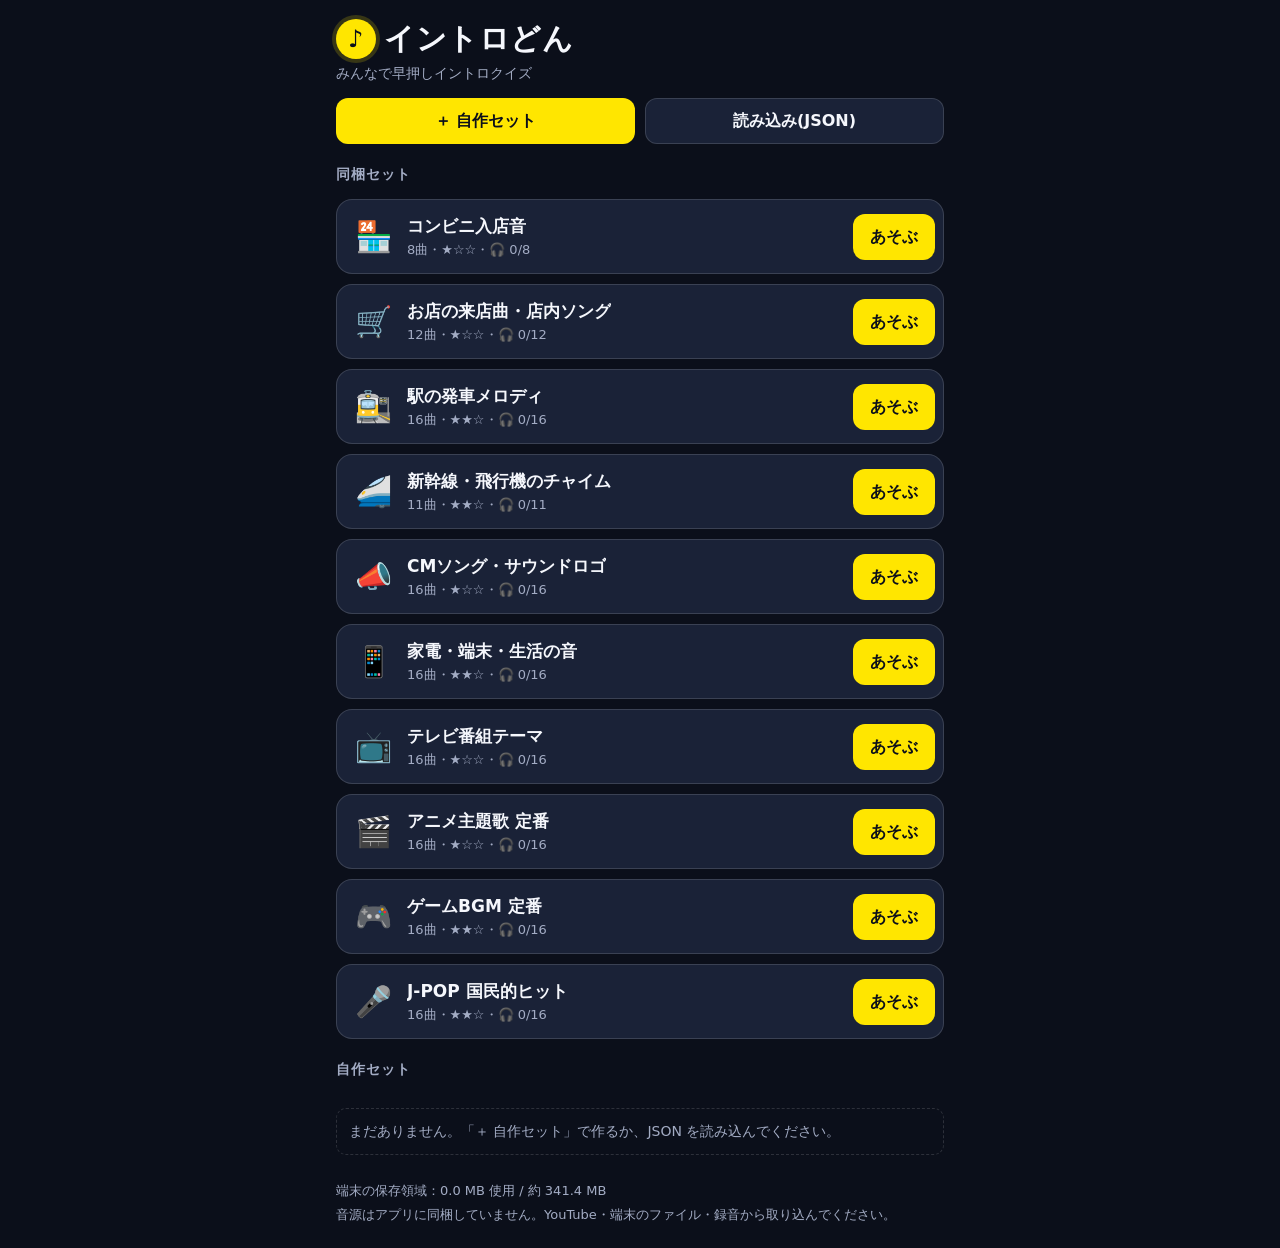
==== intro-don/index.html @ 95f99f62 "イントロどん: 画面・PWA殻（index.html, styles, app.js, SW, manifest, アイコン）を追加 ホーム／セット編集／ゲーム設定／プレイ（司会・早押し）／結果の各画" ====
<!doctype html>
<html lang="ja">
<head>
  <meta charset="utf-8">
  <meta name="viewport" content="width=device-width, initial-scale=1, viewport-fit=cover">
  <meta name="theme-color" content="#0b0f1a">
  <meta name="color-scheme" content="dark">
  <meta name="apple-mobile-web-app-capable" content="yes">
  <meta name="mobile-web-app-capable" content="yes">
  <meta name="apple-mobile-web-app-status-bar-style" content="black-translucent">
  <meta name="apple-mobile-web-app-title" content="イントロどん">
  <meta name="format-detection" content="telephone=no">
  <meta name="description" content="スマホ1台でみんなで遊べる早押しイントロクイズ。YouTube・端末の音源・その場録音に対応。">
  <title>イントロどん｜みんなで早押しイントロクイズ</title>
  <link rel="apple-touch-icon" href="assets/icon-512.png">
  <link rel="icon" href="assets/icon.svg" type="image/svg+xml">
  <link rel="manifest" href="manifest.webmanifest">
  <link rel="stylesheet" href="styles.css">
  <script type="module" src="app.js"></script>
</head>
<body>
<div id="app">

  <!-- ===== 1. ホーム ===== -->
  <section class="screen" data-screen="home" hidden>
    <header class="app-bar app-bar-home">
      <h1 class="brand"><span class="brand-mark" aria-hidden="true">♪</span>イントロどん</h1>
      <p class="tagline">みんなで早押しイントロクイズ</p>
    </header>
    <div id="offline-banner" class="banner banner-offline" hidden>圏外：YouTube 音源は再生できません。端末音源・録音は OK</div>
    <div class="home-actions">
      <button id="btn-new-set" class="btn btn-primary" type="button">＋ 自作セット</button>
      <button id="btn-import" class="btn" type="button">読み込み(JSON)</button>
    </div>
    <h2 class="section-title">同梱セット</h2>
    <div id="builtin-list" class="set-list" aria-live="polite"></div>
    <p id="builtin-empty" class="empty" hidden>同梱セットを読み込めませんでした。</p>
    <h2 class="section-title">自作セット</h2>
    <div id="user-list" class="set-list"></div>
    <p id="user-empty" class="empty" hidden>まだありません。「＋ 自作セット」で作るか、JSON を読み込んでください。</p>
    <footer class="home-foot">
      <p id="storage-usage" class="muted small"></p>
      <p class="muted small">音源はアプリに同梱していません。YouTube・端末のファイル・録音から取り込んでください。</p>
    </footer>
  </section>

  <!-- ===== 2. セット詳細／編集 ===== -->
  <section class="screen" data-screen="set" hidden>
    <header class="app-bar app-bar-nav">
      <button class="btn-icon" type="button" data-nav="home" aria-label="ホームへ戻る">‹</button>
      <h1 id="set-heading" class="app-bar-title">セット</h1>
      <span id="set-kind-badge" class="kind-badge"></span>
    </header>

    <div id="set-readonly" class="set-head" hidden>
      <div class="set-head-row">
        <span id="set-view-emoji" class="set-emoji-lg" aria-hidden="true"></span>
        <div class="grow">
          <h2 id="set-view-title" class="set-view-title"></h2>
          <p id="set-view-meta" class="muted small"></p>
        </div>
      </div>
      <p id="set-view-desc" class="muted"></p>
      <p id="set-view-credits" class="muted small"></p>
      <button id="btn-clone" class="btn" type="button">複製して編集</button>
    </div>

    <form id="set-form" class="set-head set-form" hidden autocomplete="off">
      <div class="field-row">
        <label class="field field-emoji">絵文字<input id="set-emoji" maxlength="2" inputmode="text" placeholder="🎵"></label>
        <label class="field grow">タイトル<input id="set-title" maxlength="40" required placeholder="セット名"></label>
      </div>
      <label class="field">説明<input id="set-desc" maxlength="200" placeholder="どんな曲が出るか（任意）"></label>
      <div class="field-row">
        <label class="field">初回の秒数<input id="set-play-seconds" type="number" min="0.5" max="30" step="0.5" inputmode="decimal"></label>
        <label class="field">延長の秒数<input id="set-extend-seconds" type="number" min="0.5" max="30" step="0.5" inputmode="decimal"></label>
        <label class="field">難易度
          <select id="set-difficulty">
            <option value="1">★☆☆</option>
            <option value="2">★★☆</option>
            <option value="3">★★★</option>
          </select>
        </label>
      </div>
      <p id="set-form-status" class="muted small" aria-live="polite"></p>
    </form>

    <div class="set-toolbar">
      <button id="btn-play-set" class="btn btn-primary" type="button">このセットであそぶ</button>
      <button id="btn-add-question" class="btn" type="button">＋ 問題を追加</button>
      <button id="btn-export" class="btn" type="button">書き出し(JSON)</button>
      <button id="btn-delete-set" class="btn btn-danger" type="button">セットを削除</button>
    </div>

    <ol id="q-list" class="q-list"></ol>
    <p id="q-empty" class="empty" hidden>問題がありません。「＋ 問題を追加」から作ってください。</p>
  </section>

  <!-- ===== 3. ゲーム設定 ===== -->
  <section class="screen" data-screen="setup" hidden>
    <header class="app-bar app-bar-nav">
      <button class="btn-icon" type="button" data-nav="back" aria-label="戻る">‹</button>
      <h1 class="app-bar-title">ゲーム設定</h1>
    </header>
    <p id="setup-set-name" class="setup-set"></p>

    <div class="segment" role="radiogroup" aria-label="モード" id="mode-seg">
      <button type="button" class="seg-btn" role="radio" data-mode="host" aria-checked="true">🎤 司会モード</button>
      <button type="button" class="seg-btn" role="radio" data-mode="buzzer" aria-checked="false">✋ 早押しモード</button>
    </div>
    <p id="mode-desc" class="muted small"></p>

    <div class="field-row field-row-center">
      <span class="field-label">人数</span>
      <div class="stepper">
        <button type="button" id="players-minus" aria-label="人数を減らす">−</button>
        <output id="players-count">2</output>
        <button type="button" id="players-plus" aria-label="人数を増やす">＋</button>
      </div>
    </div>
    <div id="players-list" class="players-list"></div>

    <details class="adv" open>
      <summary>秒数・得点・出題</summary>
      <div class="field-row">
        <label class="field">初回の秒数<input id="setup-play-seconds" type="number" min="0.5" max="30" step="0.5" inputmode="decimal"></label>
        <label class="field">延長の秒数<input id="setup-extend-seconds" type="number" min="0.5" max="30" step="0.5" inputmode="decimal"></label>
      </div>
      <div class="field-row">
        <label class="field">1回目の得点<input id="setup-points-1" type="number" min="0" max="99" step="1" inputmode="numeric"></label>
        <label class="field">2回目<input id="setup-points-2" type="number" min="0" max="99" step="1" inputmode="numeric"></label>
        <label class="field">3回目以降<input id="setup-points-3" type="number" min="0" max="99" step="1" inputmode="numeric"></label>
      </div>
      <div class="field-row">
        <label class="field">誤答
          <select id="setup-penalty">
            <option value="0">0点（解答権を失う）</option>
            <option value="-1">−1点</option>
          </select>
        </label>
        <label class="field">出題数<input id="setup-limit" type="number" min="1" max="200" step="1" inputmode="numeric" placeholder="全問"></label>
      </div>
      <label class="check"><input type="checkbox" id="setup-shuffle" checked>出題順をシャッフル</label>
    </details>

    <button id="btn-start" class="btn btn-primary btn-xl" type="button">スタート</button>
  </section>

  <!-- ===== 4. プレイ ===== -->
  <section class="screen screen-play" data-screen="play" data-mode="host" hidden>
    <header class="play-bar">
      <button class="btn-icon" type="button" id="btn-quit" aria-label="ゲームをやめる">×</button>
      <span id="play-counter" class="play-counter">1 / 10</span>
      <span id="play-mode-badge" class="kind-badge"></span>
    </header>
    <div id="play-scores" class="scores" aria-label="得点"></div>

    <div class="play-body">
      <!-- YouTube の iframe はここに mount。問題中は不透明オーバーレイで覆う（display:none は使わない） -->
      <div class="yt-box" id="yt-box">
        <div id="yt-mount" class="yt-mount"></div>
        <div id="yt-overlay" class="yt-overlay">
          <span class="yt-q" aria-hidden="true">？</span>
          <span id="yt-overlay-text" class="yt-overlay-text">タップで再生</span>
        </div>
      </div>

      <!-- 司会モード -->
      <div id="host-stage" class="stage">
        <div class="don-wrap">
          <button id="don-button" class="don" type="button">
            <svg class="don-ring" viewBox="0 0 100 100" aria-hidden="true">
              <circle class="ring-bg" cx="50" cy="50" r="46"></circle>
              <circle id="don-ring-fg" class="ring-fg" cx="50" cy="50" r="46"></circle>
            </svg>
            <span class="don-label">どん！</span>
            <span id="don-sub" class="don-sub"></span>
          </button>
        </div>
        <div id="no-source-panel" class="no-source" hidden>
          <p class="no-source-title">別アプリで再生してください</p>
          <p class="muted small">この問題には音源が設定されていません。司会が自分の音楽アプリで流してください。</p>
          <div class="search-links">
            <a id="ns-yt-link" class="btn btn-link" target="_blank" rel="noopener">YouTubeで探す</a>
            <a id="ns-am-link" class="btn btn-link" target="_blank" rel="noopener">Apple Musicで探す</a>
          </div>
        </div>
        <div class="play-status">
          <span id="play-count-label">再生 0 回</span>
          <span id="play-points-label"></span>
        </div>
        <ul id="hint-area" class="hints"></ul>
        <div class="play-controls">
          <button id="btn-hint" class="btn" type="button">ヒント</button>
          <button id="btn-stop" class="btn btn-stop" type="button">ストップ</button>
          <button id="btn-reveal" class="btn" type="button">答えを見る</button>
        </div>
      </div>

      <!-- 司会モード：停止後の正解者選択 -->
      <div id="judge-panel" class="judge" hidden>
        <h2 class="judge-title">正解者をタップ</h2>
        <div id="judge-players" class="judge-players"></div>
        <label class="check"><input type="checkbox" id="judge-wrong-mode">誤答として記録する（×モード）</label>
        <div class="judge-tools">
          <button id="btn-judge-cancel" class="btn" type="button">戻る</button>
          <button id="btn-judge-reveal" class="btn" type="button">答えを見る</button>
        </div>
      </div>

      <!-- 早押しモード：人数分の巨大パネル + 中央ハブ -->
      <div id="buzz-stage" class="buzz-stage" hidden>
        <div id="buzz-grid" class="buzz-grid"></div>
        <div id="buzz-hub" class="buzz-hub">
          <button id="buzz-don" class="don don-mini" type="button">
            <svg class="don-ring" viewBox="0 0 100 100" aria-hidden="true">
              <circle class="ring-bg" cx="50" cy="50" r="46"></circle>
              <circle id="buzz-ring-fg" class="ring-fg" cx="50" cy="50" r="46"></circle>
            </svg>
            <span class="don-label">どん！</span>
            <span id="buzz-don-sub" class="don-sub"></span>
          </button>
          <p id="buzz-status" class="buzz-status"></p>
          <div id="buzz-judge" class="buzz-judge" hidden>
            <button id="buzz-correct" class="btn btn-ok" type="button">○ 正解</button>
            <button id="buzz-wrong" class="btn btn-ng" type="button">× 不正解</button>
          </div>
          <div class="buzz-hub-row">
            <button id="buzz-hint" class="btn btn-sm" type="button">ヒント</button>
            <button id="buzz-reveal" class="btn btn-sm" type="button">答え</button>
          </div>
          <ul id="buzz-hints" class="hints hints-sm"></ul>
          <div id="buzz-no-source" class="no-source no-source-sm" hidden>
            <p class="no-source-title">別アプリで再生</p>
            <div class="search-links">
              <a id="bz-yt-link" class="btn btn-link btn-sm" target="_blank" rel="noopener">YouTube</a>
              <a id="bz-am-link" class="btn btn-link btn-sm" target="_blank" rel="noopener">Apple Music</a>
            </div>
          </div>
        </div>
      </div>

      <!-- 正解表示 -->
      <div id="reveal-panel" class="reveal" hidden>
        <p class="reveal-label">正解</p>
        <h2 id="reveal-answer" class="reveal-answer"></h2>
        <p id="reveal-subtitle" class="reveal-subtitle"></p>
        <p id="reveal-winner" class="reveal-winner"></p>
        <img id="reveal-thumb" class="reveal-thumb" alt="" hidden>
        <p id="reveal-trivia" class="trivia"></p>
        <p id="reveal-aliases" class="muted small"></p>
        <button id="btn-next" class="btn btn-primary btn-xl" type="button">次の問題</button>
      </div>
    </div>
  </section>

  <!-- ===== 5. 結果 ===== -->
  <section class="screen" data-screen="result" hidden>
    <header class="app-bar">
      <h1 class="app-bar-title">結果発表</h1>
    </header>
    <p id="result-set" class="muted"></p>
    <ol id="ranking" class="ranking"></ol>
    <pre id="summary-text" class="summary"></pre>
    <div class="result-actions">
      <button id="btn-share" class="btn" type="button">共有</button>
      <button id="btn-again" class="btn btn-primary" type="button">もう一回</button>
      <button id="btn-home" class="btn" type="button">ホームへ</button>
    </div>
  </section>

</div>

<!-- ===== 問題編集モーダル ===== -->
<dialog id="dlg-question" class="dialog">
  <form id="q-form" class="dialog-body" autocomplete="off">
    <header class="dialog-head">
      <h2 id="q-dialog-title">問題を編集</h2>
      <button type="button" class="btn-icon" data-close aria-label="閉じる">×</button>
    </header>
    <label class="field">答え（必須）<input id="q-answer" maxlength="80" required placeholder="曲名・作品名など"></label>
    <label class="field">別解（カンマ区切り）<input id="q-aliases" placeholder="略称・別表記など"></label>
    <label class="field">補足（正解時に表示）<input id="q-subtitle" maxlength="120" placeholder="アーティスト名・作曲者など"></label>
    <label class="field">ヒント（1行に1つ・最大5）<textarea id="q-hints" rows="3"></textarea></label>
    <label class="field">豆知識<textarea id="q-trivia" rows="2" maxlength="300"></textarea></label>
    <label class="field">検索語（音源を探すとき用）<input id="q-search" placeholder="空欄なら答えで検索"></label>

    <fieldset class="source-box">
      <legend>音源</legend>
      <p id="q-source-status" class="source-status" aria-live="polite"></p>
      <div class="field-row">
        <button type="button" id="btn-preview" class="btn btn-sm" hidden>試聴(3秒)</button>
        <button type="button" id="btn-clear-source" class="btn btn-sm" hidden>音源を外す</button>
      </div>
      <div class="tabs" role="tablist" id="source-tabs">
        <button type="button" class="tab" role="tab" data-tab="youtube" aria-selected="true">YouTube</button>
        <button type="button" class="tab" role="tab" data-tab="file" aria-selected="false">端末ファイル</button>
        <button type="button" class="tab" role="tab" data-tab="record" aria-selected="false">録音</button>
      </div>
      <div class="tab-panel" data-tab-panel="youtube">
        <label class="field">YouTube の URL または 動画ID<input id="q-yt-url" inputmode="url" placeholder="https://www.youtube.com/watch?v=…"></label>
        <div class="field-row field-row-end">
          <label class="field">開始秒<input id="q-yt-start" type="number" min="0" max="36000" step="1" inputmode="numeric" value="0"></label>
          <button type="button" id="btn-yt-apply" class="btn">この動画を使う</button>
        </div>
        <p id="q-yt-error" class="error" hidden></p>
      </div>
      <div class="tab-panel" data-tab-panel="file" hidden>
        <label class="btn file-btn">ファイルを選ぶ<input id="q-file" type="file" accept="audio/*,video/mp4,.m4a,.mp3,.aac,.wav,.ogg,.webm"></label>
        <p class="muted small">端末内の音声・動画ファイルを保存します（圏外でも再生可）。</p>
      </div>
      <div class="tab-panel" data-tab-panel="record" hidden>
        <div class="rec-row">
          <button type="button" id="btn-rec" class="btn btn-rec">● 録音開始</button>
          <span id="rec-time" class="rec-time">0:00</span>
        </div>
        <div class="level-meter" aria-hidden="true"><div id="rec-level" class="level-bar"></div></div>
        <p class="muted small">最大60秒。マイクの許可が必要です。</p>
      </div>
      <div class="field-row">
        <label class="field">開始秒（端末・録音）<input id="q-local-start" type="number" min="0" max="36000" step="0.5" inputmode="decimal" value="0"></label>
      </div>
      <div class="search-links">
        <a id="link-yt-search" class="btn btn-link" target="_blank" rel="noopener">YouTubeで探す</a>
        <a id="link-am-search" class="btn btn-link" target="_blank" rel="noopener">Apple Musicで探す</a>
      </div>
    </fieldset>

    <p id="q-error" class="error" hidden></p>
    <footer class="dialog-foot">
      <button type="button" id="btn-q-delete" class="btn btn-danger">この問題を削除</button>
      <button type="submit" id="btn-q-save" class="btn btn-primary">保存</button>
    </footer>
  </form>
</dialog>

<!-- ===== JSON 読み込みモーダル ===== -->
<dialog id="dlg-import" class="dialog">
  <form id="import-form" class="dialog-body" autocomplete="off">
    <header class="dialog-head">
      <h2>JSON を読み込み</h2>
      <button type="button" class="btn-icon" data-close aria-label="閉じる">×</button>
    </header>
    <label class="btn file-btn">ファイルを選ぶ<input id="import-file" type="file" accept=".json,application/json"></label>
    <label class="field">またはテキストを貼り付け<textarea id="import-text" rows="6" placeholder='{"schemaVersion":1, …}'></textarea></label>
    <p id="import-error" class="error" hidden></p>
    <footer class="dialog-foot">
      <button type="button" class="btn" data-close>キャンセル</button>
      <button type="submit" id="btn-import-confirm" class="btn btn-primary">読み込む</button>
    </footer>
  </form>
</dialog>

<!-- ===== JSON 書き出しモーダル ===== -->
<dialog id="dlg-export" class="dialog">
  <div class="dialog-body">
    <header class="dialog-head">
      <h2>JSON を書き出し</h2>
      <button type="button" class="btn-icon" data-close aria-label="閉じる">×</button>
    </header>
    <p id="export-note" class="muted small"></p>
    <textarea id="export-text" rows="8" readonly></textarea>
    <footer class="dialog-foot">
      <button type="button" id="btn-export-copy" class="btn">コピー</button>
      <button type="button" id="btn-export-download" class="btn btn-primary">ダウンロード</button>
    </footer>
  </div>
</dialog>

<!-- ===== 共有ターゲット：この動画を問題に追加 ===== -->
<dialog id="dlg-share" class="dialog">
  <form id="share-form" class="dialog-body" autocomplete="off">
    <header class="dialog-head">
      <h2>この動画を問題に追加</h2>
      <button type="button" class="btn-icon" data-close aria-label="閉じる">×</button>
    </header>
    <p class="muted small">動画ID: <code id="share-video-id"></code></p>
    <label class="field">追加先のセット
      <select id="share-set-select"></select>
    </label>
    <label class="field">答え（必須）<input id="share-answer" maxlength="80" required></label>
    <p id="share-error" class="error" hidden></p>
    <footer class="dialog-foot">
      <button type="button" class="btn" data-close>キャンセル</button>
      <button type="submit" class="btn btn-primary">追加</button>
    </footer>
  </form>
</dialog>

<div id="toast-host" class="toast-host" aria-live="polite"></div>

<!-- ===== テンプレート ===== -->
<template id="tpl-set-card">
  <article class="set-card">
    <button class="set-card-main" type="button" data-action="open">
      <span class="set-emoji" aria-hidden="true"></span>
      <span class="set-info">
        <span class="set-title"></span>
        <span class="set-meta"></span>
      </span>
    </button>
    <button class="btn btn-play" type="button" data-action="play">あそぶ</button>
  </article>
</template>

<template id="tpl-q-item">
  <li class="q-item">
    <button class="q-item-btn" type="button" data-action="edit">
      <span class="q-no"></span>
      <span class="q-main">
        <span class="q-answer"></span>
        <span class="q-sub"></span>
      </span>
      <span class="q-badge"></span>
    </button>
  </li>
</template>

<template id="tpl-player-row">
  <div class="player-row">
    <span class="player-swatch" aria-hidden="true"></span>
    <input class="player-name" maxlength="12" aria-label="プレイヤー名">
  </div>
</template>

<template id="tpl-buzz-panel">
  <div class="buzz-panel">
    <span class="buzz-name"></span>
    <span class="buzz-score"></span>
    <span class="buzz-state"></span>
  </div>
</template>

<template id="tpl-rank-row">
  <li class="rank-row">
    <span class="rank-no"></span>
    <span class="rank-swatch" aria-hidden="true"></span>
    <span class="rank-name"></span>
    <span class="rank-score"></span>
  </li>
</template>
</body>
</html>
---- intro-don/styles.css ----
/* イントロどん — スタイル
   スマホ縦持ち最優先（360〜430px）。屋外でも読める高コントラストのダーク固定配色。 */

:root {
  --bg: #0b0f1a;
  --bg-2: #121829;
  --surface: #1a2237;
  --surface-2: #232d47;
  --line: rgba(255, 255, 255, 0.14);
  --text: #f5f7fc;
  --muted: #a3acc4;
  --yellow: #ffe600;
  --magenta: #ff2d95;
  --cyan: #2de2ff;
  --green: #3cff8f;
  --red: #ff5252;
  --ink: #0b0f1a;
  --radius: 16px;
  --radius-sm: 10px;
  --tap: 44px;
  --sat: env(safe-area-inset-top, 0px);
  --sar: env(safe-area-inset-right, 0px);
  --sab: env(safe-area-inset-bottom, 0px);
  --sal: env(safe-area-inset-left, 0px);
  color-scheme: dark;
}

* { box-sizing: border-box; }
[hidden] { display: none !important; }

html { height: 100%; -webkit-text-size-adjust: 100%; }
body {
  margin: 0;
  min-height: 100%;
  background: var(--bg);
  color: var(--text);
  font-family: system-ui, -apple-system, "Hiragino Sans", "Noto Sans JP", sans-serif;
  font-size: 16px;
  line-height: 1.5;
  touch-action: manipulation;
  -webkit-tap-highlight-color: transparent;
  overscroll-behavior-y: none;
}
button, input, select, textarea { font: inherit; color: inherit; }
button { cursor: pointer; }
:focus-visible { outline: 3px solid var(--cyan); outline-offset: 2px; }
h1, h2, h3, p { margin: 0; }
a { color: var(--cyan); }
code { font-family: ui-monospace, SFMono-Regular, Menlo, monospace; }

#app { min-height: 100dvh; }

/* ---------- 画面の共通枠 ---------- */
.screen {
  min-height: 100dvh;
  padding: calc(var(--sat) + 8px) calc(var(--sar) + 16px) calc(var(--sab) + 24px) calc(var(--sal) + 16px);
  display: flex;
  flex-direction: column;
  gap: 14px;
}

.app-bar { display: flex; align-items: center; gap: 10px; min-height: var(--tap); }
.app-bar-home { flex-direction: column; align-items: flex-start; gap: 2px; padding-top: 8px; }
.app-bar-title { font-size: 20px; font-weight: 800; flex: 1 1 auto; overflow: hidden; text-overflow: ellipsis; white-space: nowrap; }
.brand { font-size: 30px; font-weight: 900; letter-spacing: 0.02em; display: flex; align-items: center; gap: 8px; }
.brand-mark {
  display: inline-grid; place-items: center; width: 40px; height: 40px; border-radius: 50%;
  background: var(--yellow); color: var(--ink); font-size: 24px; font-weight: 900;
  box-shadow: 0 0 0 4px rgba(255, 230, 0, 0.18);
}
.tagline { color: var(--muted); font-size: 14px; }
.section-title { font-size: 14px; font-weight: 700; color: var(--muted); letter-spacing: 0.08em; margin-top: 6px; }
.muted { color: var(--muted); }
.small { font-size: 13px; }
.empty { color: var(--muted); font-size: 14px; padding: 12px; border: 1px dashed var(--line); border-radius: var(--radius-sm); }
.error { color: var(--red); font-size: 14px; font-weight: 600; }
.grow { flex: 1 1 auto; min-width: 0; }

.banner {
  padding: 10px 12px; border-radius: var(--radius-sm); font-size: 14px; font-weight: 600;
}
.banner-offline { background: rgba(255, 82, 82, 0.16); color: #ffb3b3; border: 1px solid rgba(255, 82, 82, 0.5); }

.kind-badge {
  font-size: 12px; font-weight: 700; padding: 3px 8px; border-radius: 999px;
  background: var(--surface-2); color: var(--muted); white-space: nowrap;
}

/* ---------- ボタン ---------- */
.btn {
  display: inline-flex; align-items: center; justify-content: center; gap: 6px;
  min-height: var(--tap); padding: 10px 16px;
  border-radius: 12px; border: 1px solid var(--line);
  background: var(--surface); color: var(--text);
  font-weight: 700; font-size: 16px; text-decoration: none;
  transition: transform 0.08s ease, background 0.15s ease;
  user-select: none; -webkit-user-select: none;
}
.btn:active { transform: scale(0.97); background: var(--surface-2); }
.btn:disabled { opacity: 0.4; pointer-events: none; }
.btn-primary { background: var(--yellow); color: var(--ink); border-color: transparent; }
.btn-primary:active { background: #e6cf00; }
.btn-danger { color: var(--red); border-color: rgba(255, 82, 82, 0.5); }
.btn-link { color: var(--cyan); }
.btn-sm { min-height: var(--tap); padding: 6px 12px; font-size: 14px; }
.btn-xl { min-height: 60px; font-size: 20px; border-radius: 16px; width: 100%; }
.btn-ok { background: var(--green); color: var(--ink); border-color: transparent; }
.btn-ng { background: var(--red); color: #fff; border-color: transparent; }
.btn-stop { background: var(--magenta); color: #fff; border-color: transparent; }
.btn-icon {
  width: var(--tap); height: var(--tap); flex: 0 0 auto;
  border-radius: 50%; border: 1px solid var(--line); background: var(--surface);
  font-size: 26px; line-height: 1; display: grid; place-items: center;
}
.file-btn { position: relative; overflow: hidden; }
.file-btn input[type="file"] { position: absolute; inset: 0; opacity: 0; width: 100%; height: 100%; cursor: pointer; }

/* ---------- フォーム ---------- */
.field { display: flex; flex-direction: column; gap: 4px; font-size: 13px; font-weight: 700; color: var(--muted); min-width: 0; flex: 1 1 0; }
.field input, .field select, .field textarea, textarea#export-text {
  min-height: var(--tap); padding: 8px 12px; border-radius: var(--radius-sm);
  border: 1px solid var(--line); background: var(--bg-2); color: var(--text);
  font-size: 16px; font-weight: 500; width: 100%;
}
.field textarea, textarea#export-text { resize: vertical; line-height: 1.4; }
.field input:focus, .field select:focus, .field textarea:focus { border-color: var(--cyan); outline: none; }
.field-row { display: flex; gap: 10px; align-items: flex-end; flex-wrap: wrap; }
.field-row-center { align-items: center; justify-content: space-between; }
.field-row-end { align-items: flex-end; }
.field-emoji { flex: 0 0 72px; }
.field-emoji input { text-align: center; font-size: 22px; }
.field-label { font-size: 15px; font-weight: 700; }
.check { display: flex; align-items: center; gap: 10px; min-height: var(--tap); font-size: 15px; font-weight: 600; }
.check input { width: 22px; height: 22px; accent-color: var(--yellow); }

/* ---------- ホーム ---------- */
.home-actions { display: grid; grid-template-columns: 1fr 1fr; gap: 10px; }
.set-list { display: flex; flex-direction: column; gap: 10px; }
.set-card {
  display: flex; align-items: stretch; gap: 8px;
  background: var(--surface); border: 1px solid var(--line); border-radius: var(--radius); padding: 8px;
}
.set-card-main {
  flex: 1 1 auto; min-width: 0; display: flex; align-items: center; gap: 12px; text-align: left;
  background: none; border: 0; padding: 6px; border-radius: var(--radius-sm); min-height: var(--tap);
}
.set-card-main:active { background: var(--surface-2); }
.set-emoji { font-size: 30px; width: 44px; text-align: center; flex: 0 0 auto; }
.set-info { display: flex; flex-direction: column; min-width: 0; }
.set-title { font-weight: 800; font-size: 17px; overflow: hidden; text-overflow: ellipsis; white-space: nowrap; }
.set-meta { font-size: 13px; color: var(--muted); }
.btn-play { flex: 0 0 auto; align-self: center; background: var(--yellow); color: var(--ink); border-color: transparent; }
.home-foot { margin-top: auto; padding-top: 12px; display: flex; flex-direction: column; gap: 4px; }

/* ---------- セット詳細／編集 ---------- */
.set-head { background: var(--surface); border: 1px solid var(--line); border-radius: var(--radius); padding: 14px; display: flex; flex-direction: column; gap: 10px; }
.set-head-row { display: flex; align-items: center; gap: 12px; }
.set-emoji-lg { font-size: 42px; }
.set-view-title { font-size: 22px; font-weight: 800; }
.set-toolbar { display: grid; grid-template-columns: 1fr 1fr; gap: 10px; }
.set-toolbar #btn-play-set { grid-column: 1 / -1; }
.set-toolbar[data-readonly="true"] #btn-export { grid-column: 1 / -1; }
.q-list { list-style: none; margin: 0; padding: 0; display: flex; flex-direction: column; gap: 8px; }
.q-item-btn {
  width: 100%; display: flex; align-items: center; gap: 10px; text-align: left;
  background: var(--surface); border: 1px solid var(--line); border-radius: 12px; padding: 10px 12px; min-height: 56px;
}
.q-item-btn:active { background: var(--surface-2); }
.q-no { color: var(--muted); font-size: 13px; font-weight: 700; width: 28px; flex: 0 0 auto; }
.q-main { flex: 1 1 auto; min-width: 0; display: flex; flex-direction: column; }
.q-answer { font-weight: 800; overflow: hidden; text-overflow: ellipsis; white-space: nowrap; }
.q-sub { font-size: 13px; color: var(--muted); overflow: hidden; text-overflow: ellipsis; white-space: nowrap; }
.q-badge { font-size: 12px; font-weight: 800; padding: 4px 8px; border-radius: 999px; flex: 0 0 auto; background: var(--surface-2); color: var(--muted); }
.q-badge[data-kind="youtube"] { background: rgba(255, 45, 149, 0.2); color: #ff8ac4; }
.q-badge[data-kind="local"] { background: rgba(45, 226, 255, 0.18); color: var(--cyan); }
.q-badge[data-kind="record"] { background: rgba(60, 255, 143, 0.18); color: var(--green); }
.q-badge[data-kind="none"] { background: rgba(255, 255, 255, 0.06); color: var(--muted); border: 1px dashed var(--line); }

/* ---------- ダイアログ（画面下から出るシート） ---------- */
.dialog {
  position: fixed; inset: auto 0 0 0; margin: 0; border: 0; padding: 0;
  width: 100%; max-width: 100%; max-height: calc(100dvh - var(--sat) - 12px);
  background: var(--bg-2); color: var(--text);
  border-radius: 20px 20px 0 0; border-top: 1px solid var(--line);
  overflow-y: auto; -webkit-overflow-scrolling: touch;
}
.dialog::backdrop { background: rgba(0, 0, 0, 0.6); }
.dialog-body {
  padding: 12px calc(var(--sar) + 16px) calc(var(--sab) + 16px) calc(var(--sal) + 16px);
  display: flex; flex-direction: column; gap: 12px;
}
.dialog-head { display: flex; align-items: center; justify-content: space-between; gap: 8px; }
.dialog-head h2 { font-size: 18px; font-weight: 800; }
.dialog-foot { display: flex; gap: 10px; justify-content: flex-end; flex-wrap: wrap; padding-top: 4px; }
.dialog-foot .btn { flex: 1 1 auto; }
.source-box { border: 1px solid var(--line); border-radius: var(--radius); padding: 10px 12px 12px; margin: 0; display: flex; flex-direction: column; gap: 10px; min-width: 0; }
.source-box legend { font-size: 13px; font-weight: 700; color: var(--muted); padding: 0 6px; }
.source-status { font-weight: 700; font-size: 15px; word-break: break-all; }
.tabs { display: grid; grid-template-columns: repeat(3, 1fr); gap: 4px; background: var(--bg); padding: 4px; border-radius: 12px; }
.tab { min-height: 40px; border: 0; border-radius: 9px; background: transparent; color: var(--muted); font-weight: 700; font-size: 14px; }
.tab[aria-selected="true"] { background: var(--surface-2); color: var(--text); }
.tab-panel { display: flex; flex-direction: column; gap: 10px; }
.search-links { display: grid; grid-template-columns: 1fr 1fr; gap: 8px; }
.rec-row { display: flex; align-items: center; gap: 12px; }
.btn-rec { background: var(--red); color: #fff; border-color: transparent; flex: 1 1 auto; }
.btn-rec[data-recording="true"] { background: var(--surface-2); color: var(--red); border-color: var(--red); animation: recblink 1s infinite; }
@keyframes recblink { 50% { opacity: 0.6; } }
.rec-time { font-variant-numeric: tabular-nums; font-weight: 800; font-size: 18px; min-width: 52px; text-align: right; }
.level-meter { height: 10px; border-radius: 999px; background: var(--bg); overflow: hidden; border: 1px solid var(--line); }
.level-bar { height: 100%; width: 0%; background: linear-gradient(90deg, var(--green), var(--yellow) 70%, var(--red)); transition: width 0.08s linear; }

/* ---------- ゲーム設定 ---------- */
.setup-set { font-weight: 800; font-size: 18px; }
.segment { display: grid; grid-template-columns: 1fr 1fr; gap: 4px; background: var(--surface); padding: 4px; border-radius: 14px; border: 1px solid var(--line); }
.seg-btn { min-height: 48px; border: 0; border-radius: 11px; background: transparent; color: var(--muted); font-weight: 800; font-size: 16px; }
.seg-btn[aria-checked="true"] { background: var(--yellow); color: var(--ink); }
.stepper { display: flex; align-items: center; gap: 4px; background: var(--surface); border-radius: 12px; border: 1px solid var(--line); padding: 2px; }
.stepper button { width: var(--tap); height: var(--tap); border: 0; border-radius: 10px; background: var(--surface-2); font-size: 22px; font-weight: 800; }
.stepper output { min-width: 44px; text-align: center; font-size: 20px; font-weight: 800; }
.players-list { display: flex; flex-direction: column; gap: 8px; }
.player-row { display: flex; align-items: center; gap: 10px; }
.player-swatch { width: 28px; height: 28px; border-radius: 50%; flex: 0 0 auto; box-shadow: 0 0 0 3px rgba(255, 255, 255, 0.12); }
.player-name { flex: 1 1 auto; min-height: var(--tap); padding: 8px 12px; border-radius: var(--radius-sm); border: 1px solid var(--line); background: var(--bg-2); font-size: 16px; min-width: 0; }
.adv { background: var(--surface); border: 1px solid var(--line); border-radius: var(--radius); padding: 4px 14px 12px; }
.adv summary { min-height: var(--tap); display: flex; align-items: center; font-weight: 800; cursor: pointer; }
.adv > .field-row, .adv > .check { margin-top: 10px; }

/* ---------- プレイ ---------- */
.screen-play {
  user-select: none; -webkit-user-select: none; -webkit-touch-callout: none;
  gap: 8px; padding-bottom: calc(var(--sab) + 12px);
}
.play-bar { display: flex; align-items: center; gap: 10px; min-height: var(--tap); }
.play-counter { font-weight: 800; font-size: 18px; flex: 1 1 auto; font-variant-numeric: tabular-nums; }
.scores { display: flex; gap: 6px; flex-wrap: wrap; }
.score-chip {
  display: inline-flex; align-items: center; gap: 6px; padding: 4px 10px; border-radius: 999px;
  background: var(--surface); border: 2px solid var(--chip, var(--line)); font-size: 14px; font-weight: 800;
}
.score-chip b { font-size: 16px; }
.score-chip[data-locked="true"] { opacity: 0.45; text-decoration: line-through; }
.play-body { position: relative; flex: 1 1 auto; display: flex; flex-direction: column; gap: 10px; min-height: 0; }

.yt-box {
  position: relative; width: min(100%, calc(24dvh * 16 / 9)); aspect-ratio: 16 / 9;
  border-radius: var(--radius); overflow: hidden; background: #000; border: 1px solid var(--line);
  margin: 0 auto; flex: 0 0 auto;
}
.yt-mount, .yt-mount iframe { position: absolute; inset: 0; width: 100%; height: 100%; border: 0; }
.yt-overlay {
  position: absolute; inset: 0; z-index: 2;
  display: flex; flex-direction: column; align-items: center; justify-content: center; gap: 4px;
  background: radial-gradient(circle at 50% 40%, #2a1d4d, var(--bg-2) 70%);
  color: var(--text); font-weight: 800; opacity: 1; pointer-events: auto;
}
.yt-overlay .yt-q { font-size: 56px; line-height: 1; color: var(--yellow); text-shadow: 0 0 24px rgba(255, 230, 0, 0.5); }
.yt-overlay-text { font-size: 14px; color: var(--muted); }
.yt-overlay[data-playing="true"] .yt-q { animation: pulse 0.8s ease-in-out infinite alternate; }
@keyframes pulse { from { transform: scale(1); } to { transform: scale(1.12); } }
.yt-box[data-revealed="true"] .yt-overlay { opacity: 0; pointer-events: none; transition: opacity 0.3s; }

.stage { display: flex; flex-direction: column; gap: 10px; align-items: center; }
.don-wrap { display: grid; place-items: center; width: 100%; padding: 6px 0; }
.don {
  position: relative; width: min(76vw, 320px, 36dvh); aspect-ratio: 1; border-radius: 50%; border: 0;
  background: radial-gradient(circle at 35% 30%, #fff58a, var(--yellow) 45%, #e0c400 100%);
  color: var(--ink); display: flex; flex-direction: column; align-items: center; justify-content: center;
  box-shadow: 0 0 0 8px rgba(255, 230, 0, 0.12), 0 14px 40px rgba(255, 230, 0, 0.25), inset 0 -10px 24px rgba(0, 0, 0, 0.15);
  transition: transform 0.08s ease, box-shadow 0.2s ease;
  touch-action: manipulation;
}
.don:active { transform: scale(0.95); box-shadow: 0 0 0 10px rgba(255, 45, 149, 0.25), 0 4px 16px rgba(255, 230, 0, 0.2); }
.don:disabled { filter: grayscale(0.6) brightness(0.6); box-shadow: none; }
.don[data-playing="true"] { background: radial-gradient(circle at 35% 30%, #ff8fc6, var(--magenta) 45%, #c4106a 100%); color: #fff; }
.don-label { font-size: clamp(44px, 16vw, 72px); font-weight: 900; line-height: 1; letter-spacing: -0.02em; }
.don-sub { font-size: 14px; font-weight: 800; margin-top: 8px; opacity: 0.8; }
.don-ring { position: absolute; inset: -8px; width: calc(100% + 16px); height: calc(100% + 16px); transform: rotate(-90deg); pointer-events: none; }
.ring-bg { fill: none; stroke: rgba(255, 255, 255, 0.1); stroke-width: 5; }
.ring-fg {
  fill: none; stroke: var(--magenta); stroke-width: 5; stroke-linecap: round;
  stroke-dasharray: 289.03; stroke-dashoffset: 289.03;
}
.don[data-playing="true"] .ring-fg { stroke: var(--cyan); }
.play-status { display: flex; justify-content: center; gap: 16px; font-weight: 800; color: var(--muted); font-size: 15px; }
.hints { list-style: none; margin: 0; padding: 0; display: flex; flex-direction: column; gap: 6px; width: 100%; }
.hints li { background: var(--surface); border-left: 4px solid var(--cyan); border-radius: 8px; padding: 8px 12px; font-weight: 600; }
.hints-sm li { font-size: 13px; padding: 6px 10px; }
.play-controls { display: grid; grid-template-columns: 1fr 1.4fr 1fr; gap: 8px; width: 100%; }
.play-controls .btn-stop { min-height: 56px; font-size: 18px; }
.no-source { background: var(--surface); border: 1px dashed var(--line); border-radius: var(--radius); padding: 14px; width: 100%; display: flex; flex-direction: column; gap: 8px; text-align: center; }
.no-source-title { font-size: 20px; font-weight: 900; color: var(--yellow); }
.no-source-sm { padding: 8px; gap: 6px; }
.no-source-sm .no-source-title { font-size: 15px; }

.judge { display: flex; flex-direction: column; gap: 12px; }
.judge-title { font-size: 22px; font-weight: 900; text-align: center; }
.judge-players { display: grid; grid-template-columns: 1fr 1fr; gap: 10px; }
.judge-btn {
  min-height: 72px; border-radius: 16px; border: 0; font-size: 20px; font-weight: 900; color: var(--ink);
  background: var(--chip, var(--surface)); display: flex; flex-direction: column; align-items: center; justify-content: center; gap: 2px;
}
.judge-btn small { font-size: 13px; font-weight: 700; opacity: 0.75; }
.judge-btn:active { transform: scale(0.96); }
.judge-btn:disabled { opacity: 0.35; }
.judge[data-wrong="true"] .judge-btn { background: var(--surface-2); color: var(--red); border: 2px solid var(--red); }
.judge-tools { display: grid; grid-template-columns: 1fr 1fr; gap: 10px; }

/* 早押しモード */
.buzz-stage { position: relative; flex: 1 1 auto; min-height: 60dvh; border-radius: var(--radius); overflow: hidden; }
.buzz-grid { position: absolute; inset: 0; display: grid; gap: 4px; touch-action: none; }
.buzz-grid[data-count="2"] { grid-template-rows: 1fr 1fr; }
.buzz-grid[data-count="3"] { grid-template-columns: 1fr 1fr; grid-template-rows: 1fr 1fr; }
.buzz-grid[data-count="3"] .buzz-panel:first-child { grid-column: 1 / -1; }
.buzz-grid[data-count="4"] { grid-template-columns: 1fr 1fr; grid-template-rows: 1fr 1fr; }
.buzz-panel {
  /* 中央ハブに隠れないよう、名前・得点は外側の辺（画面の上端／下端）に寄せる */
  position: relative; display: flex; flex-direction: column; align-items: center; justify-content: flex-end; gap: 2px;
  padding: 10px 8px 14px;
  background: var(--chip, var(--surface)); color: var(--ink); border-radius: 12px;
  font-weight: 900; user-select: none; -webkit-user-select: none; touch-action: none;
  transition: filter 0.1s ease;
}
.buzz-panel[data-flip="true"] { transform: rotate(180deg); }
.buzz-panel[data-active="true"] { filter: brightness(1.08); box-shadow: inset 0 0 0 6px #fff, 0 0 40px var(--chip); animation: buzzflash 0.5s ease-in-out infinite alternate; }
@keyframes buzzflash { to { filter: brightness(1.35); } }
.buzz-panel[data-locked="true"] { filter: grayscale(0.8) brightness(0.45); }
.buzz-panel[data-armed="false"] { filter: brightness(0.75); }
.buzz-name { font-size: clamp(20px, 6vw, 30px); }
.buzz-score { font-size: clamp(28px, 9vw, 44px); line-height: 1; }
.buzz-state { font-size: 16px; min-height: 1.4em; }
.buzz-hub {
  position: absolute; left: 50%; top: 50%; transform: translate(-50%, -50%); z-index: 3;
  width: min(62vw, 250px); display: flex; flex-direction: column; align-items: center; gap: 6px;
  background: rgba(11, 15, 26, 0.92); border: 1px solid var(--line); border-radius: 20px; padding: 10px;
  backdrop-filter: blur(6px);
}
.don-mini { width: 120px; }
.don-mini .don-label { font-size: 28px; }
.don-mini .don-sub { font-size: 11px; margin-top: 2px; }
.buzz-status { font-size: 13px; font-weight: 800; color: var(--muted); text-align: center; min-height: 1.4em; }
.buzz-judge { display: grid; grid-template-columns: 1fr 1fr; gap: 6px; width: 100%; }
.buzz-judge .btn { font-size: 15px; padding: 6px; }
.buzz-hub-row { display: grid; grid-template-columns: 1fr 1fr; gap: 6px; width: 100%; }
.screen-play[data-mode="buzzer"] .yt-box {
  position: absolute; left: 50%; top: 8px; z-index: 4; width: 128px; max-height: none;
  transform: translateX(-50%); border-radius: 10px;
}
.screen-play[data-mode="buzzer"] .yt-overlay .yt-q { font-size: 28px; }
.screen-play[data-mode="buzzer"] .yt-overlay-text { font-size: 10px; }
.screen-play[data-mode="buzzer"] .play-body { min-height: 0; }
.screen-play[data-mode="buzzer"] #play-scores { display: none; }
.screen-play[data-mode="buzzer"] #reveal-panel { position: absolute; inset: 0; z-index: 5; background: var(--bg); overflow-y: auto; }
.screen-play[data-mode="buzzer"][data-phase="revealed"] .yt-box { position: relative; left: auto; top: auto; transform: none; width: 100%; z-index: 6; max-height: 30vh; }
.screen-play[data-mode="buzzer"][data-phase="revealed"] .buzz-stage { display: none; }

/* 正解表示 */
.reveal { display: flex; flex-direction: column; gap: 8px; align-items: center; text-align: center; padding: 8px 0; }
.reveal-label { font-size: 14px; font-weight: 800; color: var(--green); letter-spacing: 0.2em; }
.reveal-answer { font-size: clamp(26px, 8vw, 36px); font-weight: 900; line-height: 1.2; word-break: break-word; }
.reveal-subtitle { color: var(--muted); font-weight: 600; }
.reveal-winner { font-size: 18px; font-weight: 900; color: var(--yellow); min-height: 1.4em; }
.reveal-thumb { width: min(100%, 320px); border-radius: 12px; border: 1px solid var(--line); background: var(--surface); }
.trivia { background: var(--surface); border-radius: 12px; padding: 10px 12px; font-size: 14px; text-align: left; width: 100%; }
.reveal .btn-xl { margin-top: 6px; }

/* ---------- 結果 ---------- */
.ranking { list-style: none; margin: 0; padding: 0; display: flex; flex-direction: column; gap: 8px; }
.rank-row {
  display: flex; align-items: center; gap: 12px; padding: 12px 14px; border-radius: 14px;
  background: var(--surface); border: 1px solid var(--line); font-weight: 800;
}
.rank-row[data-rank="1"] { background: linear-gradient(90deg, rgba(255, 230, 0, 0.22), var(--surface)); border-color: var(--yellow); }
.rank-no { font-size: 22px; width: 44px; text-align: center; }
.rank-swatch { width: 22px; height: 22px; border-radius: 50%; }
.rank-name { flex: 1 1 auto; font-size: 18px; min-width: 0; overflow: hidden; text-overflow: ellipsis; white-space: nowrap; }
.rank-score { font-size: 22px; font-variant-numeric: tabular-nums; }
.summary { white-space: pre-wrap; word-break: break-word; font-family: inherit; font-size: 14px; background: var(--bg-2); border: 1px solid var(--line); border-radius: 12px; padding: 12px; margin: 0; color: var(--muted); }
.result-actions { display: grid; grid-template-columns: 1fr 1fr; gap: 10px; margin-top: auto; }
.result-actions #btn-again { grid-column: 1 / -1; min-height: 60px; font-size: 20px; }

/* ---------- トースト ---------- */
.toast-host {
  position: fixed; left: 0; right: 0; bottom: calc(var(--sab) + 16px); z-index: 1000;
  display: flex; flex-direction: column; align-items: center; gap: 8px; pointer-events: none; padding: 0 16px;
}
.toast {
  pointer-events: auto; display: flex; align-items: center; gap: 12px; max-width: 480px; width: 100%;
  background: #f5f7fc; color: var(--ink); padding: 12px 16px; border-radius: 14px; font-weight: 700; font-size: 15px;
  box-shadow: 0 10px 30px rgba(0, 0, 0, 0.5); animation: toastin 0.2s ease-out;
}
.toast[data-kind="error"] { background: var(--red); color: #fff; }
.toast[data-kind="success"] { background: var(--green); }
.toast-msg { flex: 1 1 auto; }
.toast-action { min-height: 36px; padding: 4px 12px; border-radius: 8px; border: 2px solid currentColor; background: transparent; font-weight: 800; white-space: nowrap; }
@keyframes toastin { from { transform: translateY(16px); opacity: 0; } }

/* ---------- 横向き（早押し）・広い画面 ---------- */
@media (orientation: landscape) and (max-height: 500px) {
  .screen-play[data-mode="buzzer"] .buzz-grid[data-count="2"] { grid-template-rows: 1fr; grid-template-columns: 1fr 1fr; }
  .screen-play[data-mode="buzzer"] .buzz-grid[data-count="2"] .buzz-panel:first-child { transform: rotate(90deg); }
  .screen-play[data-mode="buzzer"] .buzz-grid[data-count="2"] .buzz-panel:last-child { transform: rotate(-90deg); }
  .don { width: min(34dvh, 220px); }
  .don-label { font-size: 36px; }
}
@media (min-width: 640px) {
  .screen { max-width: 640px; margin: 0 auto; width: 100%; }
  .dialog { max-width: 640px; left: 50%; right: auto; transform: translateX(-50%); }
}
@media (prefers-reduced-motion: reduce) {
  * { animation: none !important; transition: none !important; }
}
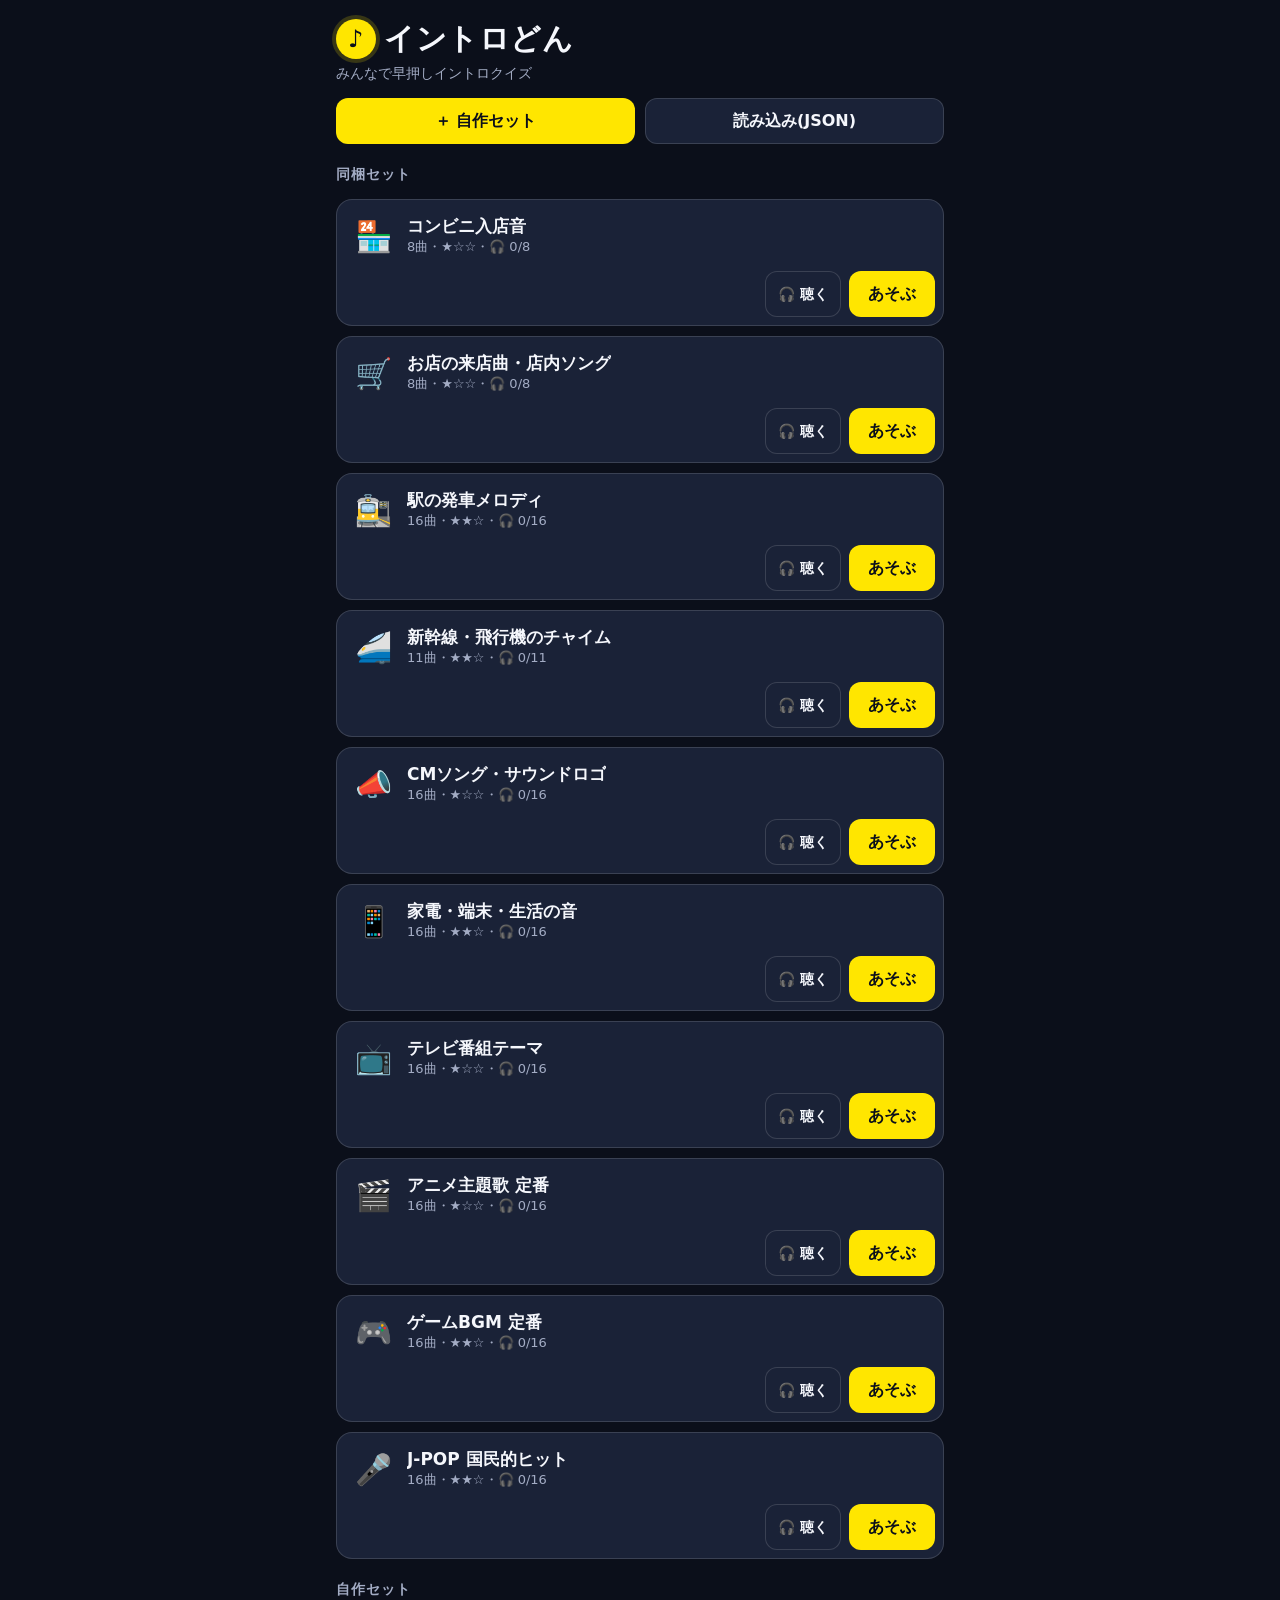
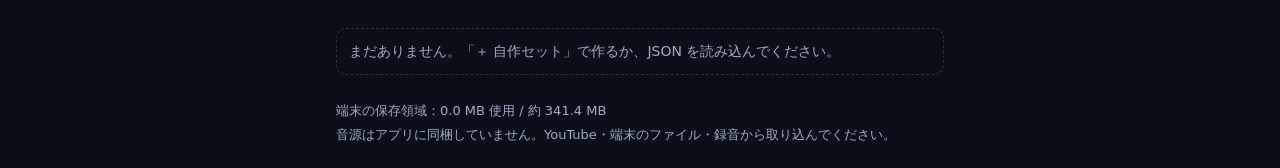
==== commit 5895968d: "イントロどん: きがるモードを追加（得点なしで流して答えを見て次へ） - ホームの各セットに「🎧 聴く」ボタン（設定を経由せず即スタート） - 設定画面のモードに「きがる」を追加（人数・得点の欄は非表" ====
--- a/intro-don/index.html
+++ b/intro-don/index.html
@@ -104,35 +104,40 @@
     </header>
     <p id="setup-set-name" class="setup-set"></p>
 
-    <div class="segment" role="radiogroup" aria-label="モード" id="mode-seg">
-      <button type="button" class="seg-btn" role="radio" data-mode="host" aria-checked="true">🎤 司会モード</button>
-      <button type="button" class="seg-btn" role="radio" data-mode="buzzer" aria-checked="false">✋ 早押しモード</button>
+    <div class="segment segment-3" role="radiogroup" aria-label="モード" id="mode-seg">
+      <button type="button" class="seg-btn" role="radio" data-mode="casual" aria-checked="false"><span class="seg-icon" aria-hidden="true">🎧</span><span class="seg-text">きがるモード</span></button>
+      <button type="button" class="seg-btn" role="radio" data-mode="host" aria-checked="true"><span class="seg-icon" aria-hidden="true">🎤</span><span class="seg-text">司会モード</span></button>
+      <button type="button" class="seg-btn" role="radio" data-mode="buzzer" aria-checked="false"><span class="seg-icon" aria-hidden="true">✋</span><span class="seg-text">早押しモード</span></button>
     </div>
     <p id="mode-desc" class="muted small"></p>
 
-    <div class="field-row field-row-center">
-      <span class="field-label">人数</span>
-      <div class="stepper">
-        <button type="button" id="players-minus" aria-label="人数を減らす">−</button>
-        <output id="players-count">2</output>
-        <button type="button" id="players-plus" aria-label="人数を増やす">＋</button>
-      </div>
-    </div>
-    <div id="players-list" class="players-list"></div>
+    <!-- 人数・名前（きがるモードでは隠す） -->
+    <div id="players-block" class="players-block">
+      <div class="field-row field-row-center">
+        <span class="field-label">人数</span>
+        <div class="stepper">
+          <button type="button" id="players-minus" aria-label="人数を減らす">−</button>
+          <output id="players-count">2</output>
+          <button type="button" id="players-plus" aria-label="人数を増やす">＋</button>
+        </div>
+      </div>
+      <div id="players-list" class="players-list"></div>
+    </div>
 
     <details class="adv" open>
-      <summary>秒数・得点・出題</summary>
+      <summary id="adv-summary">秒数・得点・出題</summary>
       <div class="field-row">
         <label class="field">初回の秒数<input id="setup-play-seconds" type="number" min="0.5" max="30" step="0.5" inputmode="decimal"></label>
         <label class="field">延長の秒数<input id="setup-extend-seconds" type="number" min="0.5" max="30" step="0.5" inputmode="decimal"></label>
       </div>
-      <div class="field-row">
+      <!-- 得点・ペナルティ（きがるモードでは隠す） -->
+      <div class="field-row" id="setup-points-row">
         <label class="field">1回目の得点<input id="setup-points-1" type="number" min="0" max="99" step="1" inputmode="numeric"></label>
         <label class="field">2回目<input id="setup-points-2" type="number" min="0" max="99" step="1" inputmode="numeric"></label>
         <label class="field">3回目以降<input id="setup-points-3" type="number" min="0" max="99" step="1" inputmode="numeric"></label>
       </div>
       <div class="field-row">
-        <label class="field">誤答
+        <label class="field" id="setup-penalty-field">誤答
           <select id="setup-penalty">
             <option value="0">0点（解答権を失う）</option>
             <option value="-1">−1点</option>
@@ -160,12 +165,18 @@
       <div class="yt-box" id="yt-box">
         <div id="yt-mount" class="yt-mount"></div>
         <div id="yt-overlay" class="yt-overlay">
+          <!-- 暖機中は中央の矩形だけタップを iframe に通す。周囲 4 本の帯はタイトルバー等への誤タップを防ぐ -->
+          <div class="yt-band yt-band-top" aria-hidden="true"></div>
+          <div class="yt-band yt-band-bottom" aria-hidden="true"></div>
+          <div class="yt-band yt-band-left" aria-hidden="true"></div>
+          <div class="yt-band yt-band-right" aria-hidden="true"></div>
           <span class="yt-q" aria-hidden="true">？</span>
-          <span id="yt-overlay-text" class="yt-overlay-text">タップで再生</span>
-        </div>
-      </div>
-
-      <!-- 司会モード -->
+          <span id="yt-overlay-text" class="yt-overlay-text" aria-live="polite">「どん！」で再生</span>
+          <button type="button" id="yt-warmup-skip" class="yt-skip" hidden>スキップ</button>
+        </div>
+      </div>
+
+      <!-- 司会モード・きがるモード（きがるではストップ・得点表示を隠し、「答えを見る」を主ボタンにする） -->
       <div id="host-stage" class="stage">
         <div class="don-wrap">
           <button id="don-button" class="don" type="button">
@@ -179,7 +190,7 @@
         </div>
         <div id="no-source-panel" class="no-source" hidden>
           <p class="no-source-title">別アプリで再生してください</p>
-          <p class="muted small">この問題には音源が設定されていません。司会が自分の音楽アプリで流してください。</p>
+          <p id="ns-desc" class="muted small">この問題には音源が設定されていません。司会が自分の音楽アプリで流してください。</p>
           <div class="search-links">
             <a id="ns-yt-link" class="btn btn-link" target="_blank" rel="noopener">YouTubeで探す</a>
             <a id="ns-am-link" class="btn btn-link" target="_blank" rel="noopener">Apple Musicで探す</a>
@@ -257,10 +268,13 @@
   <!-- ===== 5. 結果 ===== -->
   <section class="screen" data-screen="result" hidden>
     <header class="app-bar">
-      <h1 class="app-bar-title">結果発表</h1>
+      <h1 id="result-title" class="app-bar-title">結果発表</h1>
     </header>
     <p id="result-set" class="muted"></p>
     <ol id="ranking" class="ranking"></ol>
+    <!-- きがるモード：順位表の代わりに聴いた曲のリスト -->
+    <h2 id="listened-title" class="listened-title" hidden></h2>
+    <ol id="listened" class="listened" hidden></ol>
     <pre id="summary-text" class="summary"></pre>
     <div class="result-actions">
       <button id="btn-share" class="btn" type="button">共有</button>
@@ -272,59 +286,62 @@
 </div>
 
 <!-- ===== 問題編集モーダル ===== -->
-<dialog id="dlg-question" class="dialog">
+<dialog id="dlg-question" class="dialog" aria-labelledby="q-dialog-title">
   <form id="q-form" class="dialog-body" autocomplete="off">
     <header class="dialog-head">
       <h2 id="q-dialog-title">問題を編集</h2>
       <button type="button" class="btn-icon" data-close aria-label="閉じる">×</button>
     </header>
     <label class="field">答え（必須）<input id="q-answer" maxlength="80" required placeholder="曲名・作品名など"></label>
+    <fieldset class="source-box">
+      <legend>音源</legend>
+      <p id="q-source-status" class="source-status" aria-live="polite"></p>
+      <div class="field-row">
+        <button type="button" id="btn-preview" class="btn btn-sm" hidden>試聴(3秒)</button>
+        <button type="button" id="btn-clear-source" class="btn btn-sm" hidden>音源を外す</button>
+      </div>
+      <div class="tabs" role="tablist" id="source-tabs">
+        <button type="button" class="tab" role="tab" id="tab-youtube" data-tab="youtube" aria-selected="true" aria-controls="panel-youtube">YouTube</button>
+        <button type="button" class="tab" role="tab" id="tab-file" data-tab="file" aria-selected="false" aria-controls="panel-file">端末ファイル</button>
+        <button type="button" class="tab" role="tab" id="tab-record" data-tab="record" aria-selected="false" aria-controls="panel-record">録音</button>
+      </div>
+      <div class="tab-panel" id="panel-youtube" role="tabpanel" aria-labelledby="tab-youtube" data-tab-panel="youtube">
+        <label class="field">YouTube の URL または 動画ID<input id="q-yt-url" inputmode="url" placeholder="https://www.youtube.com/watch?v=…"></label>
+        <div class="field-row field-row-end">
+          <button type="button" id="btn-yt-paste" class="btn btn-sm">クリップボードから貼り付け</button>
+        </div>
+        <div class="field-row field-row-end">
+          <label class="field">開始秒<input id="q-yt-start" type="number" min="0" max="36000" step="1" inputmode="numeric" value="0"></label>
+          <button type="button" id="btn-yt-apply" class="btn">この動画を使う</button>
+        </div>
+        <p id="q-yt-error" class="error" hidden></p>
+      </div>
+      <div class="tab-panel" id="panel-file" role="tabpanel" aria-labelledby="tab-file" data-tab-panel="file" hidden>
+        <label class="btn file-btn">ファイルを選ぶ<input id="q-file" type="file" accept="audio/*,.m4a,.mp3,.aac,.wav,.ogg,.webm,.mp4"></label>
+        <p class="muted small">「ファイル」App の音声やボイスメモ（共有→“ファイルに保存”）、撮影した動画を選べます。ミュージック App の曲は選べません。50MB まで。圏外でも再生できます。</p>
+      </div>
+      <div class="tab-panel" id="panel-record" role="tabpanel" aria-labelledby="tab-record" data-tab-panel="record" hidden>
+        <div class="rec-row">
+          <button type="button" id="btn-rec" class="btn btn-rec">● 録音開始</button>
+          <span id="rec-time" class="rec-time">0:00</span>
+        </div>
+        <div class="level-meter" aria-hidden="true"><div id="rec-level" class="level-bar"></div></div>
+        <p class="muted small">最大60秒。マイクの許可が必要です。</p>
+      </div>
+      <div class="field-row">
+        <label class="field">開始秒（端末・録音）<input id="q-local-start" type="number" min="0" max="36000" step="0.5" inputmode="decimal" value="0"></label>
+      </div>
+      <div class="search-links">
+        <a id="link-yt-search" class="btn btn-link" target="_blank" rel="noopener">YouTubeで探す</a>
+        <a id="link-am-search" class="btn btn-link" target="_blank" rel="noopener">Apple Musicで探す</a>
+      </div>
+    </fieldset>
     <label class="field">別解（カンマ区切り）<input id="q-aliases" placeholder="略称・別表記など"></label>
     <label class="field">補足（正解時に表示）<input id="q-subtitle" maxlength="120" placeholder="アーティスト名・作曲者など"></label>
     <label class="field">ヒント（1行に1つ・最大5）<textarea id="q-hints" rows="3"></textarea></label>
     <label class="field">豆知識<textarea id="q-trivia" rows="2" maxlength="300"></textarea></label>
     <label class="field">検索語（音源を探すとき用）<input id="q-search" placeholder="空欄なら答えで検索"></label>
 
-    <fieldset class="source-box">
-      <legend>音源</legend>
-      <p id="q-source-status" class="source-status" aria-live="polite"></p>
-      <div class="field-row">
-        <button type="button" id="btn-preview" class="btn btn-sm" hidden>試聴(3秒)</button>
-        <button type="button" id="btn-clear-source" class="btn btn-sm" hidden>音源を外す</button>
-      </div>
-      <div class="tabs" role="tablist" id="source-tabs">
-        <button type="button" class="tab" role="tab" data-tab="youtube" aria-selected="true">YouTube</button>
-        <button type="button" class="tab" role="tab" data-tab="file" aria-selected="false">端末ファイル</button>
-        <button type="button" class="tab" role="tab" data-tab="record" aria-selected="false">録音</button>
-      </div>
-      <div class="tab-panel" data-tab-panel="youtube">
-        <label class="field">YouTube の URL または 動画ID<input id="q-yt-url" inputmode="url" placeholder="https://www.youtube.com/watch?v=…"></label>
-        <div class="field-row field-row-end">
-          <label class="field">開始秒<input id="q-yt-start" type="number" min="0" max="36000" step="1" inputmode="numeric" value="0"></label>
-          <button type="button" id="btn-yt-apply" class="btn">この動画を使う</button>
-        </div>
-        <p id="q-yt-error" class="error" hidden></p>
-      </div>
-      <div class="tab-panel" data-tab-panel="file" hidden>
-        <label class="btn file-btn">ファイルを選ぶ<input id="q-file" type="file" accept="audio/*,video/mp4,.m4a,.mp3,.aac,.wav,.ogg,.webm"></label>
-        <p class="muted small">端末内の音声・動画ファイルを保存します（圏外でも再生可）。</p>
-      </div>
-      <div class="tab-panel" data-tab-panel="record" hidden>
-        <div class="rec-row">
-          <button type="button" id="btn-rec" class="btn btn-rec">● 録音開始</button>
-          <span id="rec-time" class="rec-time">0:00</span>
-        </div>
-        <div class="level-meter" aria-hidden="true"><div id="rec-level" class="level-bar"></div></div>
-        <p class="muted small">最大60秒。マイクの許可が必要です。</p>
-      </div>
-      <div class="field-row">
-        <label class="field">開始秒（端末・録音）<input id="q-local-start" type="number" min="0" max="36000" step="0.5" inputmode="decimal" value="0"></label>
-      </div>
-      <div class="search-links">
-        <a id="link-yt-search" class="btn btn-link" target="_blank" rel="noopener">YouTubeで探す</a>
-        <a id="link-am-search" class="btn btn-link" target="_blank" rel="noopener">Apple Musicで探す</a>
-      </div>
-    </fieldset>
 
     <p id="q-error" class="error" hidden></p>
     <footer class="dialog-foot">
@@ -335,10 +352,10 @@
 </dialog>
 
 <!-- ===== JSON 読み込みモーダル ===== -->
-<dialog id="dlg-import" class="dialog">
+<dialog id="dlg-import" class="dialog" aria-labelledby="import-dialog-title">
   <form id="import-form" class="dialog-body" autocomplete="off">
     <header class="dialog-head">
-      <h2>JSON を読み込み</h2>
+      <h2 id="import-dialog-title">JSON を読み込み</h2>
       <button type="button" class="btn-icon" data-close aria-label="閉じる">×</button>
     </header>
     <label class="btn file-btn">ファイルを選ぶ<input id="import-file" type="file" accept=".json,application/json"></label>
@@ -352,33 +369,33 @@
 </dialog>
 
 <!-- ===== JSON 書き出しモーダル ===== -->
-<dialog id="dlg-export" class="dialog">
+<dialog id="dlg-export" class="dialog" aria-labelledby="export-dialog-title">
   <div class="dialog-body">
     <header class="dialog-head">
-      <h2>JSON を書き出し</h2>
+      <h2 id="export-dialog-title">JSON を書き出し</h2>
       <button type="button" class="btn-icon" data-close aria-label="閉じる">×</button>
     </header>
     <p id="export-note" class="muted small"></p>
     <textarea id="export-text" rows="8" readonly></textarea>
     <footer class="dialog-foot">
       <button type="button" id="btn-export-copy" class="btn">コピー</button>
-      <button type="button" id="btn-export-download" class="btn btn-primary">ダウンロード</button>
+      <button type="button" id="btn-export-download" class="btn btn-primary">ダウンロード／共有</button>
     </footer>
   </div>
 </dialog>
 
 <!-- ===== 共有ターゲット：この動画を問題に追加 ===== -->
-<dialog id="dlg-share" class="dialog">
+<dialog id="dlg-share" class="dialog" aria-labelledby="share-dialog-title">
   <form id="share-form" class="dialog-body" autocomplete="off">
     <header class="dialog-head">
-      <h2>この動画を問題に追加</h2>
+      <h2 id="share-dialog-title">この動画を問題に追加</h2>
       <button type="button" class="btn-icon" data-close aria-label="閉じる">×</button>
     </header>
     <p class="muted small">動画ID: <code id="share-video-id"></code></p>
     <label class="field">追加先のセット
       <select id="share-set-select"></select>
     </label>
-    <label class="field">答え（必須）<input id="share-answer" maxlength="80" required></label>
+    <label class="field">答え（必須）<input id="share-answer" maxlength="80" required placeholder="曲名など"></label>
     <p id="share-error" class="error" hidden></p>
     <footer class="dialog-foot">
       <button type="button" class="btn" data-close>キャンセル</button>
@@ -399,6 +416,7 @@
         <span class="set-meta"></span>
       </span>
     </button>
+    <button class="btn btn-sm btn-listen" type="button" data-action="listen" aria-label="きがるモードで聴く">🎧 聴く</button>
     <button class="btn btn-play" type="button" data-action="play">あそぶ</button>
   </article>
 </template>
@@ -424,11 +442,21 @@
 </template>
 
 <template id="tpl-buzz-panel">
-  <div class="buzz-panel">
+  <div class="buzz-panel" role="button" tabindex="0">
     <span class="buzz-name"></span>
     <span class="buzz-score"></span>
     <span class="buzz-state"></span>
   </div>
+</template>
+
+<template id="tpl-listened-row">
+  <li class="listened-row">
+    <span class="listened-no"></span>
+    <span class="listened-main">
+      <span class="listened-answer"></span>
+      <span class="listened-sub"></span>
+    </span>
+  </li>
 </template>
 
 <template id="tpl-rank-row">
--- a/intro-don/styles.css
+++ b/intro-don/styles.css
@@ -48,10 +48,11 @@
 a { color: var(--cyan); }
 code { font-family: ui-monospace, SFMono-Regular, Menlo, monospace; }
 
-#app { min-height: 100dvh; }
+#app { min-height: 100vh; min-height: 100dvh; }
 
 /* ---------- 画面の共通枠 ---------- */
 .screen {
+  min-height: 100vh;
   min-height: 100dvh;
   padding: calc(var(--sat) + 8px) calc(var(--sar) + 16px) calc(var(--sab) + 24px) calc(var(--sal) + 16px);
   display: flex;
@@ -123,7 +124,8 @@
   font-size: 16px; font-weight: 500; width: 100%;
 }
 .field textarea, textarea#export-text { resize: vertical; line-height: 1.4; }
-.field input:focus, .field select:focus, .field textarea:focus { border-color: var(--cyan); outline: none; }
+.field input:focus, .field select:focus, .field textarea:focus { border-color: var(--cyan); }
+.field input:focus:not(:focus-visible), .field select:focus:not(:focus-visible), .field textarea:focus:not(:focus-visible) { outline: none; }
 .field-row { display: flex; gap: 10px; align-items: flex-end; flex-wrap: wrap; }
 .field-row-center { align-items: center; justify-content: space-between; }
 .field-row-end { align-items: flex-end; }
@@ -137,19 +139,23 @@
 .home-actions { display: grid; grid-template-columns: 1fr 1fr; gap: 10px; }
 .set-list { display: flex; flex-direction: column; gap: 10px; }
 .set-card {
-  display: flex; align-items: stretch; gap: 8px;
+  /* 1 段目：絵文字＋タイトル（全幅）、2 段目：「聴く」「あそぶ」を右寄せ。タイトルを途中で折らない */
+  display: grid; grid-template-columns: 1fr auto auto; grid-template-areas: "main main main" ". listen play";
+  column-gap: 8px; row-gap: 6px;
   background: var(--surface); border: 1px solid var(--line); border-radius: var(--radius); padding: 8px;
 }
 .set-card-main {
-  flex: 1 1 auto; min-width: 0; display: flex; align-items: center; gap: 12px; text-align: left;
+  grid-area: main; min-width: 0; display: flex; align-items: center; gap: 12px; text-align: left;
   background: none; border: 0; padding: 6px; border-radius: var(--radius-sm); min-height: var(--tap);
 }
 .set-card-main:active { background: var(--surface-2); }
 .set-emoji { font-size: 30px; width: 44px; text-align: center; flex: 0 0 auto; }
 .set-info { display: flex; flex-direction: column; min-width: 0; }
-.set-title { font-weight: 800; font-size: 17px; overflow: hidden; text-overflow: ellipsis; white-space: nowrap; }
+.set-title { font-weight: 800; font-size: 17px; line-height: 1.25; overflow: hidden; text-overflow: ellipsis; white-space: nowrap; }
 .set-meta { font-size: 13px; color: var(--muted); }
-.btn-play { flex: 0 0 auto; align-self: center; background: var(--yellow); color: var(--ink); border-color: transparent; }
+.btn-play { grid-area: play; background: var(--yellow); color: var(--ink); border-color: transparent; padding: 10px 18px; }
+/* 「🎧 聴く」：きがるモードで即スタート（「あそぶ」より控えめ。タップ領域は 44px を確保） */
+.btn-listen { grid-area: listen; padding: 6px 12px; font-size: 14px; gap: 4px; white-space: nowrap; }
 .home-foot { margin-top: auto; padding-top: 12px; display: flex; flex-direction: column; gap: 4px; }
 
 /* ---------- セット詳細／編集 ---------- */
@@ -179,7 +185,7 @@
 /* ---------- ダイアログ（画面下から出るシート） ---------- */
 .dialog {
   position: fixed; inset: auto 0 0 0; margin: 0; border: 0; padding: 0;
-  width: 100%; max-width: 100%; max-height: calc(100dvh - var(--sat) - 12px);
+  width: 100%; max-width: 100%; max-height: calc(100dvh - var(--sat) - 12px); max-height: calc(var(--vvh, 100dvh) - var(--sat) - 12px);
   background: var(--bg-2); color: var(--text);
   border-radius: 20px 20px 0 0; border-top: 1px solid var(--line);
   overflow-y: auto; -webkit-overflow-scrolling: touch;
@@ -197,7 +203,7 @@
 .source-box legend { font-size: 13px; font-weight: 700; color: var(--muted); padding: 0 6px; }
 .source-status { font-weight: 700; font-size: 15px; word-break: break-all; }
 .tabs { display: grid; grid-template-columns: repeat(3, 1fr); gap: 4px; background: var(--bg); padding: 4px; border-radius: 12px; }
-.tab { min-height: 40px; border: 0; border-radius: 9px; background: transparent; color: var(--muted); font-weight: 700; font-size: 14px; }
+.tab { min-height: var(--tap); border: 0; border-radius: 9px; background: transparent; color: var(--muted); font-weight: 700; font-size: 14px; }
 .tab[aria-selected="true"] { background: var(--surface-2); color: var(--text); }
 .tab-panel { display: flex; flex-direction: column; gap: 10px; }
 .search-links { display: grid; grid-template-columns: 1fr 1fr; gap: 8px; }
@@ -212,8 +218,13 @@
 /* ---------- ゲーム設定 ---------- */
 .setup-set { font-weight: 800; font-size: 18px; }
 .segment { display: grid; grid-template-columns: 1fr 1fr; gap: 4px; background: var(--surface); padding: 4px; border-radius: 14px; border: 1px solid var(--line); }
+.segment-3 { grid-template-columns: repeat(3, 1fr); }
 .seg-btn { min-height: 48px; border: 0; border-radius: 11px; background: transparent; color: var(--muted); font-weight: 800; font-size: 16px; }
 .seg-btn[aria-checked="true"] { background: var(--yellow); color: var(--ink); }
+/* 3 択（きがる／司会／早押し）は絵文字を上段、文字を下段に積んで狭い画面でも収める */
+.segment-3 .seg-btn { display: flex; flex-direction: column; align-items: center; justify-content: center; gap: 1px; min-height: 56px; padding: 4px 2px; font-size: 13px; line-height: 1.2; }
+.segment-3 .seg-icon { font-size: 20px; line-height: 1; }
+.players-block { display: flex; flex-direction: column; gap: 14px; }
 .stepper { display: flex; align-items: center; gap: 4px; background: var(--surface); border-radius: 12px; border: 1px solid var(--line); padding: 2px; }
 .stepper button { width: var(--tap); height: var(--tap); border: 0; border-radius: 10px; background: var(--surface-2); font-size: 22px; font-weight: 800; }
 .stepper output { min-width: 44px; text-align: center; font-size: 20px; font-weight: 800; }
@@ -232,7 +243,9 @@
 }
 .play-bar { display: flex; align-items: center; gap: 10px; min-height: var(--tap); }
 .play-counter { font-weight: 800; font-size: 18px; flex: 1 1 auto; font-variant-numeric: tabular-nums; }
-.scores { display: flex; gap: 6px; flex-wrap: wrap; }
+.scores { display: flex; gap: 6px; flex-wrap: nowrap; overflow-x: auto; -webkit-overflow-scrolling: touch; scrollbar-width: none; padding-bottom: 2px; }
+.scores::-webkit-scrollbar { display: none; }
+.score-chip { flex: 0 0 auto; white-space: nowrap; }
 .score-chip {
   display: inline-flex; align-items: center; gap: 6px; padding: 4px 10px; border-radius: 999px;
   background: var(--surface); border: 2px solid var(--chip, var(--line)); font-size: 14px; font-weight: 800;
@@ -247,6 +260,10 @@
   margin: 0 auto; flex: 0 0 auto;
 }
 .yt-mount, .yt-mount iframe { position: absolute; inset: 0; width: 100%; height: 100%; border: 0; }
+.yt-mount { overflow: hidden; }
+/* タイトルバー・下部のロゴ／おすすめを枠外に押し出し、暖機タップが動画本体に当たるようにする */
+.yt-mount iframe { transform: scale(1.35); transform-origin: 50% 50%; }
+.yt-box[data-revealed="true"] .yt-mount { pointer-events: none; }
 .yt-overlay {
   position: absolute; inset: 0; z-index: 2;
   display: flex; flex-direction: column; align-items: center; justify-content: center; gap: 4px;
@@ -255,6 +272,22 @@
 }
 .yt-overlay .yt-q { font-size: 56px; line-height: 1; color: var(--yellow); text-shadow: 0 0 24px rgba(255, 230, 0, 0.5); }
 .yt-overlay-text { font-size: 14px; color: var(--muted); }
+/* 暖機中はオーバーレイの中央（上下 30%・左右 20% を除いた矩形）だけタップを下の YouTube iframe に届ける。
+   見た目は不透明のまま。周囲 4 本の帯（pointer-events:auto）が動画のタイトルバー等への誤タップを防ぐ */
+.yt-band { display: none; position: absolute; z-index: 3; pointer-events: auto; background: transparent; }
+.yt-overlay[data-warmup="true"] { pointer-events: none; }
+.yt-overlay[data-warmup="true"] .yt-band { display: block; }
+.yt-band-top { left: 0; right: 0; top: 0; height: 30%; }
+.yt-band-bottom { left: 0; right: 0; bottom: 0; height: 30%; }
+.yt-band-left { left: 0; top: 30%; bottom: 30%; width: 20%; }
+.yt-band-right { right: 0; top: 30%; bottom: 30%; width: 20%; }
+.yt-overlay[data-warmup="true"]::after {
+  content: ""; position: absolute; inset: 30% 20%; border: 2px dashed var(--yellow); border-radius: 10px; pointer-events: none; opacity: 0.8;
+}
+.yt-overlay[data-warmup="true"] .yt-overlay-text { color: var(--yellow); font-weight: 700; }
+.yt-overlay[data-warmup="true"] .yt-q { font-size: 30px; animation: pulse 0.8s ease-in-out infinite alternate; }
+.yt-overlay[data-warmup="true"] .yt-overlay-text { font-size: 13px; padding: 0 22%; text-align: center; }
+.yt-skip { pointer-events: auto; position: absolute; right: 6px; bottom: 6px; z-index: 4; min-height: var(--tap); min-width: var(--tap); padding: 4px 12px; font-size: 12px; color: var(--muted); background: rgba(255,255,255,0.08); border: 1px solid rgba(255,255,255,0.2); border-radius: 999px; }
 .yt-overlay[data-playing="true"] .yt-q { animation: pulse 0.8s ease-in-out infinite alternate; }
 @keyframes pulse { from { transform: scale(1); } to { transform: scale(1.12); } }
 .yt-box[data-revealed="true"] .yt-overlay { opacity: 0; pointer-events: none; transition: opacity 0.3s; }
@@ -262,7 +295,7 @@
 .stage { display: flex; flex-direction: column; gap: 10px; align-items: center; }
 .don-wrap { display: grid; place-items: center; width: 100%; padding: 6px 0; }
 .don {
-  position: relative; width: min(76vw, 320px, 36dvh); aspect-ratio: 1; border-radius: 50%; border: 0;
+  position: relative; width: min(76vw, 320px, 34dvh); aspect-ratio: 1; border-radius: 50%; border: 0;
   background: radial-gradient(circle at 35% 30%, #fff58a, var(--yellow) 45%, #e0c400 100%);
   color: var(--ink); display: flex; flex-direction: column; align-items: center; justify-content: center;
   box-shadow: 0 0 0 8px rgba(255, 230, 0, 0.12), 0 14px 40px rgba(255, 230, 0, 0.25), inset 0 -10px 24px rgba(0, 0, 0, 0.15);
@@ -285,7 +318,11 @@
 .hints { list-style: none; margin: 0; padding: 0; display: flex; flex-direction: column; gap: 6px; width: 100%; }
 .hints li { background: var(--surface); border-left: 4px solid var(--cyan); border-radius: 8px; padding: 8px 12px; font-weight: 600; }
 .hints-sm li { font-size: 13px; padding: 6px 10px; }
-.play-controls { display: grid; grid-template-columns: 1fr 1.4fr 1fr; gap: 8px; width: 100%; }
+.play-controls {
+  display: grid; grid-template-columns: 1fr 1.4fr 1fr; gap: 8px; width: 100%;
+  position: sticky; bottom: calc(var(--sab) + 8px); z-index: 2;
+  background: var(--bg); padding: 6px 0; border-radius: 12px;
+}
 .play-controls .btn-stop { min-height: 56px; font-size: 18px; }
 .no-source { background: var(--surface); border: 1px dashed var(--line); border-radius: var(--radius); padding: 14px; width: 100%; display: flex; flex-direction: column; gap: 8px; text-align: center; }
 .no-source-title { font-size: 20px; font-weight: 900; color: var(--yellow); }
@@ -304,6 +341,11 @@
 .judge-btn:disabled { opacity: 0.35; }
 .judge[data-wrong="true"] .judge-btn { background: var(--surface-2); color: var(--red); border: 2px solid var(--red); }
 .judge-tools { display: grid; grid-template-columns: 1fr 1fr; gap: 10px; }
+
+/* きがるモード：得点・ストップ・正解者は無く、「答えを見る」が主ボタン */
+.screen-play[data-mode="casual"] .play-controls { grid-template-columns: 1fr 2fr; }
+.screen-play[data-mode="casual"] #btn-reveal { background: var(--yellow); color: var(--ink); border-color: transparent; min-height: 60px; font-size: 20px; border-radius: 16px; }
+.screen-play[data-mode="casual"] #btn-reveal:active { background: #e6cf00; }
 
 /* 早押しモード */
 .buzz-stage { position: relative; flex: 1 1 auto; min-height: 60dvh; border-radius: var(--radius); overflow: hidden; }
@@ -338,6 +380,8 @@
 .don-mini .don-label { font-size: 28px; }
 .don-mini .don-sub { font-size: 11px; margin-top: 2px; }
 .buzz-status { font-size: 13px; font-weight: 800; color: var(--muted); text-align: center; min-height: 1.4em; }
+.buzz-status[data-kind="warmup"] { color: var(--yellow); }
+.buzz-status[data-kind="locked"] { color: var(--red); }
 .buzz-judge { display: grid; grid-template-columns: 1fr 1fr; gap: 6px; width: 100%; }
 .buzz-judge .btn { font-size: 15px; padding: 6px; }
 .buzz-hub-row { display: grid; grid-template-columns: 1fr 1fr; gap: 6px; width: 100%; }
@@ -349,9 +393,12 @@
 .screen-play[data-mode="buzzer"] .yt-overlay-text { font-size: 10px; }
 .screen-play[data-mode="buzzer"] .play-body { min-height: 0; }
 .screen-play[data-mode="buzzer"] #play-scores { display: none; }
-.screen-play[data-mode="buzzer"] #reveal-panel { position: absolute; inset: 0; z-index: 5; background: var(--bg); overflow-y: auto; }
-.screen-play[data-mode="buzzer"][data-phase="revealed"] .yt-box { position: relative; left: auto; top: auto; transform: none; width: 100%; z-index: 6; max-height: 30vh; }
+/* 正解表示：動画枠と正解パネルを縦に積む（重ねない） */
+.screen-play[data-mode="buzzer"][data-phase="revealed"] .play-body { flex-direction: column; }
+.screen-play[data-mode="buzzer"][data-phase="revealed"] #reveal-panel { position: static; z-index: auto; background: none; width: 100%; }
+.screen-play[data-mode="buzzer"][data-phase="revealed"] .yt-box { position: relative; left: auto; top: auto; transform: none; width: min(100%, calc(24dvh * 16 / 9)); z-index: 1; }
 .screen-play[data-mode="buzzer"][data-phase="revealed"] .buzz-stage { display: none; }
+.screen-play[data-mode="buzzer"][data-phase="revealed"] #play-scores { display: flex; }
 
 /* 正解表示 */
 .reveal { display: flex; flex-direction: column; gap: 8px; align-items: center; text-align: center; padding: 8px 0; }
@@ -364,6 +411,14 @@
 .reveal .btn-xl { margin-top: 6px; }
 
 /* ---------- 結果 ---------- */
+/* きがるモード：聴いた曲のリスト */
+.listened-title { font-size: 20px; font-weight: 900; }
+.listened { list-style: none; margin: 0; padding: 0; display: flex; flex-direction: column; gap: 6px; }
+.listened-row { display: flex; align-items: center; gap: 10px; padding: 10px 12px; border-radius: 12px; background: var(--surface); border: 1px solid var(--line); min-height: var(--tap); }
+.listened-no { color: var(--muted); font-size: 13px; font-weight: 800; width: 28px; flex: 0 0 auto; text-align: right; font-variant-numeric: tabular-nums; }
+.listened-main { display: flex; flex-direction: column; min-width: 0; flex: 1 1 auto; }
+.listened-answer { font-weight: 800; word-break: break-word; }
+.listened-sub { font-size: 13px; color: var(--muted); word-break: break-word; }
 .ranking { list-style: none; margin: 0; padding: 0; display: flex; flex-direction: column; gap: 8px; }
 .rank-row {
   display: flex; align-items: center; gap: 12px; padding: 12px 14px; border-radius: 14px;
@@ -391,11 +446,28 @@
 .toast[data-kind="error"] { background: var(--red); color: #fff; }
 .toast[data-kind="success"] { background: var(--green); }
 .toast-msg { flex: 1 1 auto; }
+.toast-close { min-width: 44px; min-height: 44px; margin: -8px -8px -8px 0; border: 0; background: transparent; color: inherit; font-size: 22px; font-weight: 800; }
 .toast-action { min-height: 36px; padding: 4px 12px; border-radius: 8px; border: 2px solid currentColor; background: transparent; font-weight: 800; white-space: nowrap; }
 @keyframes toastin { from { transform: translateY(16px); opacity: 0; } }
+/* プレイ画面ではどん！ボタン・早押しパネルに被らないよう上部に出す */
+body[data-active-screen="play"] .toast-host { bottom: auto; top: calc(var(--sat) + 56px); }
+body:has(.screen-play:not([hidden])) .toast-host { bottom: auto; top: calc(var(--sat) + 56px); }
+/* プレイ中は早押しパネルへのタップを遮らない（アクションボタンだけ押せる） */
+body[data-active-screen="play"] .toast,
+body:has(.screen-play:not([hidden])) .toast { pointer-events: none; }
+body[data-active-screen="play"] .toast-action,
+body[data-active-screen="play"] .toast-close,
+body:has(.screen-play:not([hidden])) .toast-action,
+body:has(.screen-play:not([hidden])) .toast-close { pointer-events: auto; }
 
 /* ---------- 横向き（早押し）・広い画面 ---------- */
 @media (orientation: landscape) and (max-height: 500px) {
+  .screen-play { max-width: none; }
+  .screen-play[data-mode="buzzer"] .buzz-hub { width: min(40vw, 220px); padding: 6px; gap: 4px; }
+  .screen-play[data-mode="buzzer"] .don-mini { width: 92px; }
+  .screen-play[data-mode="buzzer"] .don-mini .don-label { font-size: 22px; }
+  /* 動画枠はハブと重ならないよう左上に退避 */
+  .screen-play[data-mode="buzzer"]:not([data-phase="revealed"]) .yt-box { left: 8px; top: 8px; transform: none; width: 112px; }
   .screen-play[data-mode="buzzer"] .buzz-grid[data-count="2"] { grid-template-rows: 1fr; grid-template-columns: 1fr 1fr; }
   .screen-play[data-mode="buzzer"] .buzz-grid[data-count="2"] .buzz-panel:first-child { transform: rotate(90deg); }
   .screen-play[data-mode="buzzer"] .buzz-grid[data-count="2"] .buzz-panel:last-child { transform: rotate(-90deg); }
